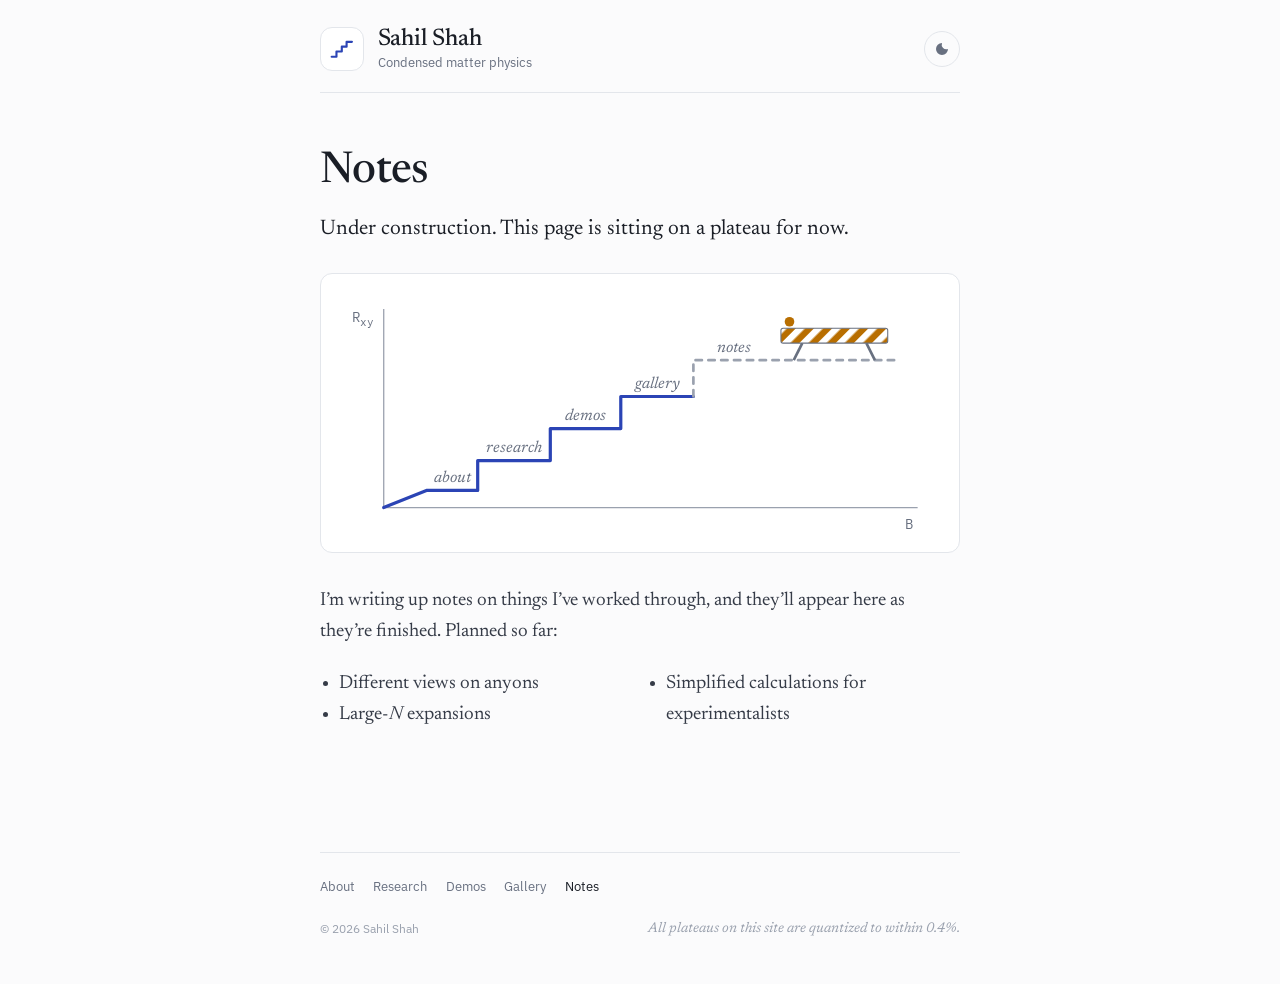
==== notes.html @ b75c22d7 "Personal website: About, Research, Demos, Gallery and Notes Co-Authored-By: Claude Opus 5.5 <noreply" ====
<!doctype html>
<html lang="en">
<head>
<meta charset="utf-8">
<meta name="viewport" content="width=device-width, initial-scale=1, viewport-fit=cover">
<title>Notes · Sahil Shah</title>
<meta name="description" content="Notes by Sahil Shah, under construction.">
<meta property="og:title" content="Notes · Sahil Shah">
<meta property="og:description" content="Notes by Sahil Shah, under construction.">
<meta property="og:type" content="website">
<link rel="icon" href="favicon.svg" type="image/svg+xml">
<link rel="preload" href="assets/fonts/newsreader-latin-opsz-normal.woff2" as="font" type="font/woff2" crossorigin>
<link rel="preload" href="assets/fonts/ibm-plex-sans-latin-400-normal.woff2" as="font" type="font/woff2" crossorigin>
<link rel="stylesheet" href="assets/css/fonts.css">
<link rel="stylesheet" href="assets/css/style.css">
<script>
  // apply a saved theme before first paint
  try { var t = localStorage.getItem('theme'); if (t === 'dark' || t === 'light') document.documentElement.setAttribute('data-theme', t); } catch (e) {}
</script>
</head>
<body class="notes-page">

<a class="skip" href="#main">Skip to content</a>

<header class="masthead">
  <div class="column">
    <div class="masthead-inner">
      <div class="menu">
        <button type="button" class="menu-button" id="menu-button" aria-expanded="false" aria-controls="site-menu" aria-label="Open menu" title="Menu">
          <svg viewBox="0 0 24 24" aria-hidden="true"><path class="stairs" d="M2.5 19.5h4.5v-5h5V10h4.5V5.5h5" fill="none" stroke="currentColor" stroke-width="2" stroke-linecap="round" stroke-linejoin="round"/></svg>
        </button>
        <nav class="menu-panel" id="site-menu" aria-label="Pages" hidden>
          <p class="menu-head">Sahil Shah · pages</p>
          <ul class="menu-list">
          <li style="--i:0"><a href="./"><span class="menu-label">About</span><span class="menu-desc">Who I am and what I'm up to</span></a></li>
          <li style="--i:1"><a href="research.html"><span class="menu-label">Research</span><span class="menu-desc">Interests, projects and the people I work with</span></a></li>
          <li style="--i:2"><a href="demos.html"><span class="menu-label">Demos &amp; visualizations</span><span class="menu-desc">The quantum Hall effect, in your browser</span></a></li>
          <li style="--i:3"><a href="gallery.html"><span class="menu-label">Gallery</span><span class="menu-desc">Postcards from the cleanroom</span></a></li>
          <li style="--i:4" class="is-current"><a href="notes.html" aria-current="page"><span class="menu-label">Notes <span class="badge">under construction</span></span><span class="menu-desc">Anyons, large-N and more, soon</span></a></li>
          </ul>
          <div class="menu-foot"><a href="./#contact">Contact</a><small>© 2026</small></div>
        </nav>
      </div>
      <p class="masthead-title"><a href="./">Sahil Shah</a><span class="masthead-tagline">Condensed matter physics</span></p>
      <button type="button" class="theme-toggle" id="theme-toggle" aria-label="Switch colour theme"><svg viewBox="0 0 24 24" aria-hidden="true"><path d="M12 3a9 9 0 1 0 9 9A7 7 0 0 1 12 3z" fill="currentColor"/></svg></button>
    </div>
  </div>
</header>

<main id="main">
<div class="column">
  <h1 class="page-title">Notes</h1>
  <p class="lead">Under construction. This page is sitting on a plateau for now.</p>
  <figure class="construction" aria-label="A Hall resistance staircase drawn as a map of this site: plateaus for about, research, demos and gallery, then a dashed plateau labelled notes with a construction barrier on it.">
    <svg viewBox="0 0 560 230" role="img" aria-hidden="true" focusable="false">
      <defs>
        <pattern id="hazard" width="12" height="12" patternUnits="userSpaceOnUse" patternTransform="rotate(45)">
          <rect class="hz-a" width="12" height="12"/><rect class="hz-b" width="6" height="12"/>
        </pattern>
      </defs>
      <path class="axis" d="M40 14V200H540"/>
      <text class="ax-label" x="536" y="220" text-anchor="end">B</text>
      <text class="ax-label" x="10" y="26">R<tspan font-size="10" dy="4">xy</tspan></text>
      <path class="stairs-done" d="M40 200L80 184H128V156H196V126H262V96H330"/>
      <path class="stairs-todo" d="M330 96V62H520"/>
      <text class="plateau-label" x="104" y="176" text-anchor="middle">about</text>
      <text class="plateau-label" x="162" y="148" text-anchor="middle">research</text>
      <text class="plateau-label" x="229" y="118" text-anchor="middle">demos</text>
      <text class="plateau-label" x="296" y="88" text-anchor="middle">gallery</text>
      <text class="plateau-label" x="368" y="54" text-anchor="middle">notes</text>
      <line class="barrier-leg" x1="432" y1="46" x2="424" y2="62"/>
      <line class="barrier-leg" x1="492" y1="46" x2="500" y2="62"/>
      <rect class="board" x="412" y="32" width="100" height="14" rx="2" fill="url(#hazard)"/>
      <circle class="lamp" cx="420" cy="26" r="4.5"/>
    </svg>
  </figure>
  <p>I’m writing up notes on things I’ve worked through, and they’ll appear here as they’re finished. Planned so far:</p>
  <ul class="topics">
    <li>Different views on anyons</li>
    <li>Large-<i>N</i> expansions</li>
    <li>Simplified calculations for experimentalists</li>
  </ul>
</div>
</main>

<footer class="site-footer">
  <div class="column">
    <div class="footer-inner">
      <nav class="footer-nav" aria-label="Pages (footer)"><a href="./">About</a><a href="research.html">Research</a><a href="demos.html">Demos</a><a href="gallery.html">Gallery</a><a href="notes.html" aria-current="page">Notes</a></nav>
      <!-- Visitor counter: paste your Cloudflare Worker URL into ENDPOINT at the top of assets/js/visits.js (see README). Hidden until then. -->
      <div class="visits" id="visits" data-flags="assets/flags/" hidden>
        <p class="visits-summary"><span class="visits-label">Visitors</span> <span><strong id="visits-total">0</strong> visits from <strong id="visits-n">0 countries</strong></span></p>
        <ul class="visits-flags" id="visits-flags" aria-label="Visits by country"></ul>
        <button type="button" class="visits-more" id="visits-more" hidden>+0 more</button>
        <p class="visits-note" id="visits-note" hidden>Example data. Live counts appear once the counter is deployed.</p>
      </div>
      <div class="footer-meta">
        <p>© <span id="year">2026</span> Sahil Shah</p>
        <p class="footnote">All plateaus on this site are quantized to within 0.4%.</p>
      </div>
    </div>
  </div>
</footer>

<script src="assets/js/site.js" defer></script>
<script src="assets/js/visits.js" defer></script>
</body>
</html>
---- assets/css/fonts.css ----
/* Self-hosted fonts (SIL Open Font License), subsets: latin, latin-ext, greek. Source: Fontsource. */
@font-face {
  font-family: 'Newsreader';
  font-style: normal;
  font-display: swap;
  font-weight: 200 800;
  src: url(../fonts/newsreader-latin-ext-opsz-normal.woff2) format('woff2-variations');
  unicode-range: U+0100-02BA,U+02BD-02C5,U+02C7-02CC,U+02CE-02D7,U+02DD-02FF,U+0304,U+0308,U+0329,U+1D00-1DBF,U+1E00-1E9F,U+1EF2-1EFF,U+2020,U+20A0-20AB,U+20AD-20C0,U+2113,U+2C60-2C7F,U+A720-A7FF;
}
@font-face {
  font-family: 'Newsreader';
  font-style: normal;
  font-display: swap;
  font-weight: 200 800;
  src: url(../fonts/newsreader-latin-opsz-normal.woff2) format('woff2-variations');
  unicode-range: U+0000-00FF,U+0131,U+0152-0153,U+02BB-02BC,U+02C6,U+02DA,U+02DC,U+0304,U+0308,U+0329,U+2000-206F,U+20AC,U+2122,U+2191,U+2193,U+2212,U+2215,U+FEFF,U+FFFD;
}
@font-face {
  font-family: 'Newsreader';
  font-style: italic;
  font-display: swap;
  font-weight: 200 800;
  src: url(../fonts/newsreader-latin-ext-opsz-italic.woff2) format('woff2-variations');
  unicode-range: U+0100-02BA,U+02BD-02C5,U+02C7-02CC,U+02CE-02D7,U+02DD-02FF,U+0304,U+0308,U+0329,U+1D00-1DBF,U+1E00-1E9F,U+1EF2-1EFF,U+2020,U+20A0-20AB,U+20AD-20C0,U+2113,U+2C60-2C7F,U+A720-A7FF;
}
@font-face {
  font-family: 'Newsreader';
  font-style: italic;
  font-display: swap;
  font-weight: 200 800;
  src: url(../fonts/newsreader-latin-opsz-italic.woff2) format('woff2-variations');
  unicode-range: U+0000-00FF,U+0131,U+0152-0153,U+02BB-02BC,U+02C6,U+02DA,U+02DC,U+0304,U+0308,U+0329,U+2000-206F,U+20AC,U+2122,U+2191,U+2193,U+2212,U+2215,U+FEFF,U+FFFD;
}
@font-face {
  font-family: 'IBM Plex Sans';
  font-style: normal;
  font-display: swap;
  font-weight: 400;
  src: url(../fonts/ibm-plex-sans-greek-400-normal.woff2) format('woff2'), url(../fonts/ibm-plex-sans-greek-400-normal.woff) format('woff');
  unicode-range: U+0370-0377,U+037A-037F,U+0384-038A,U+038C,U+038E-03A1,U+03A3-03FF;
}
@font-face {
  font-family: 'IBM Plex Sans';
  font-style: normal;
  font-display: swap;
  font-weight: 400;
  src: url(../fonts/ibm-plex-sans-latin-ext-400-normal.woff2) format('woff2'), url(../fonts/ibm-plex-sans-latin-ext-400-normal.woff) format('woff');
  unicode-range: U+0100-02BA,U+02BD-02C5,U+02C7-02CC,U+02CE-02D7,U+02DD-02FF,U+0304,U+0308,U+0329,U+1D00-1DBF,U+1E00-1E9F,U+1EF2-1EFF,U+2020,U+20A0-20AB,U+20AD-20C0,U+2113,U+2C60-2C7F,U+A720-A7FF;
}
@font-face {
  font-family: 'IBM Plex Sans';
  font-style: normal;
  font-display: swap;
  font-weight: 400;
  src: url(../fonts/ibm-plex-sans-latin-400-normal.woff2) format('woff2'), url(../fonts/ibm-plex-sans-latin-400-normal.woff) format('woff');
  unicode-range: U+0000-00FF,U+0131,U+0152-0153,U+02BB-02BC,U+02C6,U+02DA,U+02DC,U+0304,U+0308,U+0329,U+2000-206F,U+20AC,U+2122,U+2191,U+2193,U+2212,U+2215,U+FEFF,U+FFFD;
}
@font-face {
  font-family: 'IBM Plex Sans';
  font-style: italic;
  font-display: swap;
  font-weight: 400;
  src: url(../fonts/ibm-plex-sans-greek-400-italic.woff2) format('woff2'), url(../fonts/ibm-plex-sans-greek-400-italic.woff) format('woff');
  unicode-range: U+0370-0377,U+037A-037F,U+0384-038A,U+038C,U+038E-03A1,U+03A3-03FF;
}
@font-face {
  font-family: 'IBM Plex Sans';
  font-style: italic;
  font-display: swap;
  font-weight: 400;
  src: url(../fonts/ibm-plex-sans-latin-ext-400-italic.woff2) format('woff2'), url(../fonts/ibm-plex-sans-latin-ext-400-italic.woff) format('woff');
  unicode-range: U+0100-02BA,U+02BD-02C5,U+02C7-02CC,U+02CE-02D7,U+02DD-02FF,U+0304,U+0308,U+0329,U+1D00-1DBF,U+1E00-1E9F,U+1EF2-1EFF,U+2020,U+20A0-20AB,U+20AD-20C0,U+2113,U+2C60-2C7F,U+A720-A7FF;
}
@font-face {
  font-family: 'IBM Plex Sans';
  font-style: italic;
  font-display: swap;
  font-weight: 400;
  src: url(../fonts/ibm-plex-sans-latin-400-italic.woff2) format('woff2'), url(../fonts/ibm-plex-sans-latin-400-italic.woff) format('woff');
  unicode-range: U+0000-00FF,U+0131,U+0152-0153,U+02BB-02BC,U+02C6,U+02DA,U+02DC,U+0304,U+0308,U+0329,U+2000-206F,U+20AC,U+2122,U+2191,U+2193,U+2212,U+2215,U+FEFF,U+FFFD;
}
@font-face {
  font-family: 'IBM Plex Sans';
  font-style: normal;
  font-display: swap;
  font-weight: 500;
  src: url(../fonts/ibm-plex-sans-greek-500-normal.woff2) format('woff2'), url(../fonts/ibm-plex-sans-greek-500-normal.woff) format('woff');
  unicode-range: U+0370-0377,U+037A-037F,U+0384-038A,U+038C,U+038E-03A1,U+03A3-03FF;
}
@font-face {
  font-family: 'IBM Plex Sans';
  font-style: normal;
  font-display: swap;
  font-weight: 500;
  src: url(../fonts/ibm-plex-sans-latin-ext-500-normal.woff2) format('woff2'), url(../fonts/ibm-plex-sans-latin-ext-500-normal.woff) format('woff');
  unicode-range: U+0100-02BA,U+02BD-02C5,U+02C7-02CC,U+02CE-02D7,U+02DD-02FF,U+0304,U+0308,U+0329,U+1D00-1DBF,U+1E00-1E9F,U+1EF2-1EFF,U+2020,U+20A0-20AB,U+20AD-20C0,U+2113,U+2C60-2C7F,U+A720-A7FF;
}
@font-face {
  font-family: 'IBM Plex Sans';
  font-style: normal;
  font-display: swap;
  font-weight: 500;
  src: url(../fonts/ibm-plex-sans-latin-500-normal.woff2) format('woff2'), url(../fonts/ibm-plex-sans-latin-500-normal.woff) format('woff');
  unicode-range: U+0000-00FF,U+0131,U+0152-0153,U+02BB-02BC,U+02C6,U+02DA,U+02DC,U+0304,U+0308,U+0329,U+2000-206F,U+20AC,U+2122,U+2191,U+2193,U+2212,U+2215,U+FEFF,U+FFFD;
}
@font-face {
  font-family: 'IBM Plex Sans';
  font-style: normal;
  font-display: swap;
  font-weight: 600;
  src: url(../fonts/ibm-plex-sans-greek-600-normal.woff2) format('woff2'), url(../fonts/ibm-plex-sans-greek-600-normal.woff) format('woff');
  unicode-range: U+0370-0377,U+037A-037F,U+0384-038A,U+038C,U+038E-03A1,U+03A3-03FF;
}
@font-face {
  font-family: 'IBM Plex Sans';
  font-style: normal;
  font-display: swap;
  font-weight: 600;
  src: url(../fonts/ibm-plex-sans-latin-ext-600-normal.woff2) format('woff2'), url(../fonts/ibm-plex-sans-latin-ext-600-normal.woff) format('woff');
  unicode-range: U+0100-02BA,U+02BD-02C5,U+02C7-02CC,U+02CE-02D7,U+02DD-02FF,U+0304,U+0308,U+0329,U+1D00-1DBF,U+1E00-1E9F,U+1EF2-1EFF,U+2020,U+20A0-20AB,U+20AD-20C0,U+2113,U+2C60-2C7F,U+A720-A7FF;
}
@font-face {
  font-family: 'IBM Plex Sans';
  font-style: normal;
  font-display: swap;
  font-weight: 600;
  src: url(../fonts/ibm-plex-sans-latin-600-normal.woff2) format('woff2'), url(../fonts/ibm-plex-sans-latin-600-normal.woff) format('woff');
  unicode-range: U+0000-00FF,U+0131,U+0152-0153,U+02BB-02BC,U+02C6,U+02DA,U+02DC,U+0304,U+0308,U+0329,U+2000-206F,U+20AC,U+2122,U+2191,U+2193,U+2212,U+2215,U+FEFF,U+FFFD;
}
@font-face {
  font-family: 'IBM Plex Mono';
  font-style: normal;
  font-display: swap;
  font-weight: 400;
  src: url(../fonts/ibm-plex-mono-latin-ext-400-normal.woff2) format('woff2'), url(../fonts/ibm-plex-mono-latin-ext-400-normal.woff) format('woff');
  unicode-range: U+0100-02BA,U+02BD-02C5,U+02C7-02CC,U+02CE-02D7,U+02DD-02FF,U+0304,U+0308,U+0329,U+1D00-1DBF,U+1E00-1E9F,U+1EF2-1EFF,U+2020,U+20A0-20AB,U+20AD-20C0,U+2113,U+2C60-2C7F,U+A720-A7FF;
}
@font-face {
  font-family: 'IBM Plex Mono';
  font-style: normal;
  font-display: swap;
  font-weight: 400;
  src: url(../fonts/ibm-plex-mono-latin-400-normal.woff2) format('woff2'), url(../fonts/ibm-plex-mono-latin-400-normal.woff) format('woff');
  unicode-range: U+0000-00FF,U+0131,U+0152-0153,U+02BB-02BC,U+02C6,U+02DA,U+02DC,U+0304,U+0308,U+0329,U+2000-206F,U+20AC,U+2122,U+2191,U+2193,U+2212,U+2215,U+FEFF,U+FFFD;
}
@font-face {
  font-family: 'IBM Plex Mono';
  font-style: normal;
  font-display: swap;
  font-weight: 500;
  src: url(../fonts/ibm-plex-mono-latin-ext-500-normal.woff2) format('woff2'), url(../fonts/ibm-plex-mono-latin-ext-500-normal.woff) format('woff');
  unicode-range: U+0100-02BA,U+02BD-02C5,U+02C7-02CC,U+02CE-02D7,U+02DD-02FF,U+0304,U+0308,U+0329,U+1D00-1DBF,U+1E00-1E9F,U+1EF2-1EFF,U+2020,U+20A0-20AB,U+20AD-20C0,U+2113,U+2C60-2C7F,U+A720-A7FF;
}
@font-face {
  font-family: 'IBM Plex Mono';
  font-style: normal;
  font-display: swap;
  font-weight: 500;
  src: url(../fonts/ibm-plex-mono-latin-500-normal.woff2) format('woff2'), url(../fonts/ibm-plex-mono-latin-500-normal.woff) format('woff');
  unicode-range: U+0000-00FF,U+0131,U+0152-0153,U+02BB-02BC,U+02C6,U+02DA,U+02DC,U+0304,U+0308,U+0329,U+2000-206F,U+20AC,U+2122,U+2191,U+2193,U+2212,U+2215,U+FEFF,U+FFFD;
}
@font-face {
  font-family: 'IBM Plex Mono';
  font-style: normal;
  font-display: swap;
  font-weight: 600;
  src: url(../fonts/ibm-plex-mono-latin-ext-600-normal.woff2) format('woff2'), url(../fonts/ibm-plex-mono-latin-ext-600-normal.woff) format('woff');
  unicode-range: U+0100-02BA,U+02BD-02C5,U+02C7-02CC,U+02CE-02D7,U+02DD-02FF,U+0304,U+0308,U+0329,U+1D00-1DBF,U+1E00-1E9F,U+1EF2-1EFF,U+2020,U+20A0-20AB,U+20AD-20C0,U+2113,U+2C60-2C7F,U+A720-A7FF;
}
@font-face {
  font-family: 'IBM Plex Mono';
  font-style: normal;
  font-display: swap;
  font-weight: 600;
  src: url(../fonts/ibm-plex-mono-latin-600-normal.woff2) format('woff2'), url(../fonts/ibm-plex-mono-latin-600-normal.woff) format('woff');
  unicode-range: U+0000-00FF,U+0131,U+0152-0153,U+02BB-02BC,U+02C6,U+02DA,U+02DC,U+0304,U+0308,U+0329,U+2000-206F,U+20AC,U+2122,U+2191,U+2193,U+2212,U+2215,U+FEFF,U+FFFD;
}
---- assets/css/style.css ----
/* ============================================================
   Sahil Shah — personal site
   A narrow reading column, a masthead with a Hall-staircase menu button, and pages for
   About, Research, Demos, Gallery and Notes.
   Type: Newsreader (reading), IBM Plex Sans (interface), IBM Plex Mono (dates and data).
   ============================================================ */

:root {
  --bg: #FBFBFC;
  --surface: #FFFFFF;
  --ink: #1A1E26;
  --ink-2: #353B47;
  --muted: #687080;
  --faint: #9AA1AE;
  --rule: #E3E6EB;
  --accent: #2B44B5;
  --accent-hover: #1D3192;
  --accent-soft: #EEF1FB;
  --amber: #B86E00;

  --menu-bg: #1B1F27;
  --menu-ink: #E8EBF0;
  --menu-muted: #99A1AF;
  --menu-rule: #3A414E;
  --menu-hover: #262B35;
  --menu-accent: #9DB0FF;
  --menu-border: transparent;

  --font-serif: "Newsreader", "Iowan Old Style", "Palatino Linotype", Georgia, serif;
  --font-sans: "IBM Plex Sans", system-ui, -apple-system, "Segoe UI", Roboto, sans-serif;
  --font-mono: "IBM Plex Mono", ui-monospace, "SFMono-Regular", Menlo, Consolas, monospace;

  --measure: 40rem;
  --wide: 64rem;
  --gutter: clamp(16px, 4vw, 32px);
  color-scheme: light;
}

@media (prefers-color-scheme: dark) {
  :root:not([data-theme="light"]) {
    --bg: #0F1217;
    --surface: #161A21;
    --ink: #E6E9EF;
    --ink-2: #C9CFD9;
    --muted: #9AA2B1;
    --faint: #6E7687;
    --rule: #262C36;
    --accent: #93A8FF;
    --accent-hover: #B6C4FF;
    --accent-soft: #1C2440;
    --amber: #E9A93C;
    --menu-bg: #1A1F28;
    --menu-ink: #E6E9EF;
    --menu-muted: #9AA2B1;
    --menu-rule: #343B48;
    --menu-hover: #232934;
    --menu-accent: #93A8FF;
    --menu-border: #2C333F;
    color-scheme: dark;
  }
}
:root[data-theme="dark"] {
  --bg: #0F1217;
  --surface: #161A21;
  --ink: #E6E9EF;
  --ink-2: #C9CFD9;
  --muted: #9AA2B1;
  --faint: #6E7687;
  --rule: #262C36;
  --accent: #93A8FF;
  --accent-hover: #B6C4FF;
  --accent-soft: #1C2440;
  --amber: #E9A93C;
  --menu-bg: #1A1F28;
  --menu-ink: #E6E9EF;
  --menu-muted: #9AA2B1;
  --menu-rule: #343B48;
  --menu-hover: #232934;
  --menu-accent: #93A8FF;
  --menu-border: #2C333F;
  color-scheme: dark;
}

/* ---------- base ---------- */
*, *::before, *::after { box-sizing: border-box; }
html { -webkit-text-size-adjust: 100%; scroll-padding-top: 1.5rem; }
body {
  margin: 0;
  background: var(--bg);
  color: var(--ink-2);
  font: 400 1.1875rem/1.65 var(--font-serif);
  font-optical-sizing: auto;
  text-rendering: optimizeLegibility;
  -webkit-font-smoothing: antialiased;
}
img, svg, canvas { max-width: 100%; }
[hidden] { display: none !important; }
a { color: var(--accent); text-decoration: underline; text-decoration-thickness: 1px; text-underline-offset: 0.16em; text-decoration-color: color-mix(in srgb, var(--accent) 38%, transparent); }
a:hover { color: var(--accent-hover); text-decoration-color: currentColor; }
:focus-visible { outline: 2px solid var(--accent); outline-offset: 2px; border-radius: 3px; }
h1, h2, h3 { color: var(--ink); text-wrap: balance; }
p, li { text-wrap: pretty; }
p { margin: 0 0 1.05em; }
sub, sup { line-height: 0; }

.skip { position: absolute; left: -999px; top: 0; }
.skip:focus { left: 16px; top: 12px; z-index: 60; background: var(--surface); padding: 0.5rem 0.75rem; font: 500 0.9rem var(--font-sans); }

.column { width: 100%; max-width: calc(var(--measure) + 2 * var(--gutter)); margin-inline: auto; padding-inline: var(--gutter); }
.column-wide { width: 100%; max-width: calc(var(--wide) + 2 * var(--gutter)); margin-inline: auto; padding-inline: var(--gutter); }

/* ---------- masthead ---------- */
.masthead { padding-top: 1.6rem; }
.masthead-inner { display: flex; align-items: center; gap: 0.85rem; padding-bottom: 1.25rem; border-bottom: 1px solid var(--rule); }
.masthead-title { margin: 0; line-height: 1.1; }
.masthead-title a { color: var(--ink); text-decoration: none; font: 500 1.5rem/1.1 var(--font-serif); letter-spacing: -0.005em; }
.masthead-title a:hover { color: var(--accent); }
.masthead-tagline { display: block; margin-top: 0.2rem; font: 400 0.8125rem/1.3 var(--font-sans); color: var(--muted); }

.menu { position: relative; flex: none; }
.menu-button {
  display: grid; place-items: center; width: 2.75rem; height: 2.75rem; padding: 0;
  border: 1px solid var(--rule); border-radius: 12px; background: var(--surface); color: var(--accent);
  cursor: pointer; transition: background-color 0.15s ease, border-color 0.15s ease, color 0.15s ease;
}
.menu-button:hover { border-color: color-mix(in srgb, var(--accent) 45%, var(--rule)); }
.menu-button svg { width: 1.6rem; height: 1.6rem; overflow: visible; }
.menu-button .stairs { stroke-dasharray: 40; stroke-dashoffset: 0; }
.menu-button[aria-expanded="true"] { background: var(--accent); border-color: var(--accent); color: var(--surface); }
@media (prefers-reduced-motion: no-preference) {
  .menu-button:hover .stairs { animation: climb 0.7s ease-out; }
}
@keyframes climb { from { stroke-dashoffset: 40; } to { stroke-dashoffset: 0; } }

.menu-panel {
  position: absolute; top: calc(100% + 0.6rem); left: 0; z-index: 40;
  width: min(21rem, calc(100vw - 2 * var(--gutter)));
  padding: 1rem 0.75rem 0.8rem;
  background: var(--menu-bg); color: var(--menu-ink); border: 1px solid var(--menu-border); border-radius: 14px;
  box-shadow: 0 20px 44px -14px rgb(10 14 20 / 0.5), 0 2px 6px rgb(10 14 20 / 0.18);
  font-family: var(--font-sans);
}
.menu-panel:not([hidden]) { animation: menu-drop 0.18s cubic-bezier(0.2, 0.8, 0.2, 1); }
@keyframes menu-drop { from { opacity: 0; transform: translateY(-6px); } }
@media (prefers-reduced-motion: reduce) { .menu-panel:not([hidden]) { animation: none; } }
.menu-head { margin: 0 0.4rem 0.8rem; font: 500 0.6875rem/1.3 var(--font-mono); letter-spacing: 0.12em; text-transform: uppercase; color: var(--menu-muted); }
/* the list is drawn as a Hall staircase: each page is a plateau, the current one in colour */
.menu-list { list-style: none; margin: 0; padding: 0 0 0 0.45rem; }
.menu-list li { position: relative; margin-left: calc(var(--i, 0) * 0.6rem); border-left: 2px solid var(--menu-rule); }
.menu-list li + li::before { content: ""; position: absolute; top: -1px; left: calc(-0.6rem - 2px); width: calc(0.6rem + 2px); border-top: 2px solid var(--menu-rule); }
.menu-list li.is-current { border-left-color: var(--menu-accent); }
.menu-list a { display: block; padding: 0.5rem 0.75rem 0.55rem; color: var(--menu-ink); text-decoration: none; border-radius: 0 8px 8px 0; }
.menu-list a:hover, .menu-list a:focus-visible { background: var(--menu-hover); color: var(--menu-ink); }
.menu-list a:focus-visible { outline-offset: -2px; }
.menu-label { display: flex; align-items: center; gap: 0.5rem; font-size: 0.95rem; font-weight: 500; line-height: 1.3; }
.menu-desc { display: block; margin-top: 0.1rem; font-size: 0.78rem; line-height: 1.35; color: var(--menu-muted); }
.menu-list li.is-current .menu-label { color: var(--menu-accent); }
.badge { display: inline-block; padding: 0.05rem 0.45rem; border: 1px solid currentColor; border-radius: 999px; font: 500 0.6rem/1.5 var(--font-mono); letter-spacing: 0.04em; color: #E9A93C; }
.menu-foot { display: flex; flex-wrap: wrap; align-items: baseline; gap: 0.3rem 1rem; margin: 0.8rem 0.4rem 0; padding-top: 0.75rem; border-top: 1px solid var(--menu-rule); font-size: 0.8rem; }
.menu-foot a { color: var(--menu-muted); text-decoration: none; }
.menu-foot a:hover { color: var(--menu-ink); text-decoration: underline; }
.menu-foot small { margin-left: auto; font: 400 0.72rem var(--font-mono); color: var(--menu-muted); }

.theme-toggle {
  display: grid; place-items: center; width: 2.25rem; height: 2.25rem; margin-left: auto; flex: none; padding: 0;
  border: 1px solid var(--rule); border-radius: 50%; background: transparent; color: var(--muted); cursor: pointer;
}
.theme-toggle:hover { color: var(--ink); border-color: var(--faint); }
.theme-toggle svg { width: 1rem; height: 1rem; }

/* ---------- page content ---------- */
main { display: block; padding-top: clamp(2.25rem, 6vw, 3.5rem); }
.page-title { margin: 0 0 1.1rem; font: 500 clamp(2.1rem, 5.5vw, 2.75rem)/1.08 var(--font-serif); letter-spacing: -0.015em; }
.lead { font-size: 1.32rem; line-height: 1.5; color: var(--ink); margin-bottom: 1.3em; }
main h2 { margin: 2.9rem 0 1rem; font: 500 1.55rem/1.25 var(--font-serif); letter-spacing: -0.005em; }
main h3 { margin: 0; font: 500 1.28rem/1.3 var(--font-serif); }
main ul { padding-left: 1.2rem; }
.muted { color: var(--muted); }
.small-caps { font: 500 0.72rem/1.3 var(--font-mono); letter-spacing: 0.12em; text-transform: uppercase; color: var(--muted); }

/* news */
.news { list-style: none; margin: 0; padding: 0; display: grid; gap: 0.9rem; }
.news li { display: grid; grid-template-columns: 5.75rem minmax(0, 1fr); gap: 0 1rem; font-size: 1.06rem; line-height: 1.55; }
.news time, .news .when { font: 400 0.8rem/2 var(--font-mono); color: var(--muted); font-variant-numeric: tabular-nums; white-space: nowrap; }
@media (max-width: 560px) { .news li { grid-template-columns: 1fr; } .news time, .news .when { line-height: 1.6; } }

.link-row { display: flex; flex-wrap: wrap; gap: 0.4rem 1.4rem; margin: 0; padding: 0; list-style: none; font: 400 0.95rem/1.5 var(--font-sans); }
.link-row a::after { content: " ↗"; font-size: 0.85em; }
.link-row a[href^="mailto"]::after, .link-row a[href$=".pdf"]::after { content: ""; }

.email { font-family: var(--font-mono); font-size: 0.88em; color: var(--ink); white-space: nowrap; }

/* research */
.interests { margin: 0 0 1.2rem; padding-left: 1.2rem; }
.interests li { margin-bottom: 0.7rem; }
.interests li::marker { color: var(--faint); }
.interests strong { font-weight: 600; color: var(--ink); }
.project { margin: 2.4rem 0 0; }
.project::after { content: ""; display: table; clear: both; }
.project-meta { margin: 0.3rem 0 0.9rem; font: 400 0.875rem/1.5 var(--font-sans); color: var(--muted); }
.tag { display: inline-block; margin-left: 0.35rem; padding: 0 0.45rem; border: 1px solid var(--rule); border-radius: 999px; font: 500 0.66rem/1.6 var(--font-mono); letter-spacing: 0.04em; color: var(--muted); vertical-align: 0.1em; }
.project-links { margin: 0; font: 400 0.9rem/1.5 var(--font-sans); }
.project-links a::after { content: " ↗"; font-size: 0.85em; }
.project-figure { float: right; width: 13.5rem; margin: 0.35rem 0 1rem 1.6rem; }
.project-figure figcaption { margin-top: 0.4rem; font: 400 0.75rem/1.45 var(--font-sans); color: var(--muted); }
.project-figure .loupe { width: 110px; height: 110px; }
@media (max-width: 640px) { .project-figure { float: none; width: 100%; margin: 0.25rem 0 1.1rem; } }

.minor { list-style: none; margin: 0; padding: 0; display: grid; gap: 1rem; }
.minor li { display: grid; grid-template-columns: 4.5rem minmax(0, 1fr); gap: 0 1rem; font-size: 1.03rem; line-height: 1.55; }
.minor .when { font: 400 0.8rem/2 var(--font-mono); color: var(--muted); }
.minor strong { font-weight: 600; color: var(--ink); }
@media (max-width: 560px) { .minor li { grid-template-columns: 1fr; } }

.aside { margin-top: 2.6rem; padding-top: 1.1rem; border-top: 1px dashed var(--rule); font-size: 1rem; color: var(--muted); }

/* ---------- gallery: postcards from the cleanroom ---------- */
.hint-touch { display: none; }
@media (hover: none) { .hint-hover { display: none; } .hint-touch { display: inline; } }
.postcards { display: grid; grid-template-columns: repeat(3, minmax(0, 1fr)); gap: 2.75rem 2rem; margin-top: 2.25rem; padding: 0.75rem 0.75rem 0.5rem; }
@media (max-width: 980px) { .postcards { grid-template-columns: repeat(2, minmax(0, 1fr)); } }
@media (max-width: 620px) { .postcards { grid-template-columns: 1fr; gap: 3rem; padding-inline: 0.25rem; } }
.gallery-page main { overflow-x: clip; }
.postcard {
  position: relative; margin: 0; padding: 10px 10px 16px;
  background: var(--surface); border: 1px solid var(--rule); border-radius: 3px;
  box-shadow: 0 1px 2px rgb(20 25 35 / 0.06), 0 10px 24px -14px rgb(20 25 35 / 0.35);
  transform: rotate(var(--tilt, 0deg));
  transition: transform 0.35s cubic-bezier(0.2, 0.8, 0.2, 1), box-shadow 0.35s ease;
}
.postcard:nth-child(3n + 1) { --tilt: -1.5deg; }
.postcard:nth-child(3n + 2) { --tilt: 1.1deg; }
.postcard:nth-child(3n + 3) { --tilt: -0.6deg; }
.postcard:hover, .postcard:focus-within {
  transform: rotate(0deg) translateY(-4px);
  box-shadow: 0 2px 4px rgb(20 25 35 / 0.08), 0 18px 34px -16px rgb(20 25 35 / 0.45);
  z-index: 2;
}
@media (prefers-reduced-motion: reduce) { .postcard { transition: none; } .postcard:hover, .postcard:focus-within { transform: rotate(var(--tilt, 0deg)); } }
.postcard-photo {
  position: relative; display: block; width: 100%; aspect-ratio: 7 / 5; padding: 0; border: 0; border-radius: 2px;
  overflow: hidden; background: var(--rule); cursor: zoom-in;
}
.postcard-photo img { display: block; width: 100%; height: 100%; object-fit: cover; }
.loupe {
  position: absolute; left: 0; top: 0; width: 150px; height: 150px; border-radius: 50%;
  border: 2px solid #fff; box-shadow: 0 0 0 1px rgb(0 0 0 / 0.3), 0 8px 22px rgb(0 0 0 / 0.4);
  background-color: #111; background-repeat: no-repeat;
  pointer-events: none; opacity: 0; transition: opacity 0.15s ease; will-change: transform;
}
.postcard-photo.is-looking { cursor: none; }
.postcard-photo.is-looking .loupe { opacity: 1; }
.postmark {
  position: absolute; top: -24px; right: -18px; width: 132px; height: 70px;
  color: var(--accent); opacity: 0.72; transform: rotate(-9deg); pointer-events: none;
  font-family: var(--font-mono);
}
@media (max-width: 620px) { .postmark { right: -6px; top: -26px; } }
.postcard figcaption { padding: 0.85rem 0.3rem 0; }
.postcard-meta { margin: 0; font: 400 0.72rem/1.4 var(--font-mono); color: var(--muted); letter-spacing: 0.02em; }
.postcard h3 { margin: 0.35rem 0 0; font: 500 1.14rem/1.3 var(--font-serif); }
.postcard-sub { margin: 0.15rem 0 0; font: 400 0.875rem/1.45 var(--font-sans); color: var(--muted); }
.postcard-note { margin: 0.55rem 0 0; font: italic 400 0.95rem/1.5 var(--font-serif); color: var(--ink-2); }

/* lightbox */
.lightbox { padding: 0; border: 0; background: transparent; color: #E6E9EF; max-width: 94vw; max-height: 94vh; overflow: visible; }
.lightbox::backdrop { background: rgb(9 11 15 / 0.88); }
.lightbox figure { margin: 0; }
.lightbox img { display: block; width: auto; height: auto; max-width: min(1280px, 94vw); max-height: calc(94vh - 3.5rem); border-radius: 3px; background: #111; }
.lightbox figcaption { margin-top: 0.7rem; font: 400 0.9rem/1.4 var(--font-sans); color: #E6E9EF; }
.lightbox-meta { margin-left: 0.5rem; font: 400 0.75rem/1.4 var(--font-mono); color: #A0A8B6; }
.lb-btn {
  position: fixed; display: grid; place-items: center; width: 2.75rem; height: 2.75rem; padding: 0;
  border: 1px solid rgb(255 255 255 / 0.25); border-radius: 50%; background: rgb(20 24 31 / 0.7); color: #fff;
  font: 400 1.6rem/1 var(--font-sans); cursor: pointer;
}
.lb-btn:hover { background: rgb(40 46 58 / 0.9); }
.lb-close { top: max(16px, env(safe-area-inset-top, 0px)); right: 16px; }
.lb-prev { left: 16px; top: 50%; transform: translateY(-50%); }
.lb-next { right: 16px; top: 50%; transform: translateY(-50%); }

/* ---------- notes: under construction ---------- */
.construction { margin: 1.25rem 0 2rem; padding: 1.25rem 1.25rem 0.75rem; border: 1px solid var(--rule); border-radius: 12px; background: var(--surface); }
.construction svg { display: block; width: 100%; height: auto; }
.construction .axis { stroke: var(--faint); stroke-width: 1.2; fill: none; }
.construction .stairs-done { stroke: var(--accent); stroke-width: 3; fill: none; stroke-linecap: round; stroke-linejoin: round; }
.construction .stairs-todo { stroke: var(--faint); stroke-width: 2.5; fill: none; stroke-dasharray: 6 6; stroke-linecap: round; }
.construction .ax-label { fill: var(--muted); font: 400 13px var(--font-mono); }
.construction .plateau-label { fill: var(--muted); font: italic 400 15px var(--font-serif); }
.construction .barrier-leg { stroke: var(--muted); stroke-width: 2.5; }
.construction .lamp { fill: var(--amber); }
.construction .hz-a { fill: var(--amber); }
.construction .hz-b { fill: var(--surface); }
.construction .board { stroke: var(--muted); stroke-width: 1; }
@media (prefers-reduced-motion: no-preference) { .construction .lamp { animation: blink 1.4s steps(2, jump-none) infinite; } }
@keyframes blink { 50% { opacity: 0.15; } }
@media (max-width: 560px) {
  .construction { padding: 0.75rem 0.4rem 0.25rem; }
  .construction .plateau-label { font-size: 17px; }
  .construction .ax-label { font-size: 16px; }
}
.topics { columns: 2 14rem; column-gap: 2rem; padding-left: 1.2rem; }
.topics li { break-inside: avoid; }

/* ---------- footer ---------- */
.site-footer { margin-top: clamp(4rem, 10vw, 6rem); padding-block: 1.6rem 2.75rem; font: 400 0.8125rem/1.55 var(--font-sans); color: var(--muted); }
.site-footer .footer-inner { display: grid; gap: 1.35rem; padding-top: 1.5rem; border-top: 1px solid var(--rule); }
.footer-nav { display: flex; flex-wrap: wrap; gap: 0.35rem 1.15rem; }
.footer-nav a { color: var(--muted); text-decoration: none; }
.footer-nav a:hover { color: var(--accent); text-decoration: underline; }
.footer-nav a[aria-current="page"] { color: var(--ink); }
.footer-meta { display: flex; flex-wrap: wrap; justify-content: space-between; gap: 0.35rem 2rem; font-size: 0.78rem; color: var(--faint); }
.footer-meta p { margin: 0; }
.footnote { font-style: italic; font-family: var(--font-serif); font-size: 0.88rem; }

/* visitor counter */
.visits { display: grid; gap: 0.7rem; font-family: var(--font-mono); font-size: 0.75rem; }
.visits p { margin: 0; }
.visits-summary { display: flex; flex-wrap: wrap; align-items: baseline; gap: 0.25rem 0.75rem; color: var(--muted); }
.visits-label { font-weight: 500; letter-spacing: 0.1em; text-transform: uppercase; }
.visits-summary strong { font-weight: 600; color: var(--ink); font-variant-numeric: tabular-nums; }
.visits-flags { list-style: none; display: flex; flex-wrap: wrap; gap: 0.5rem 1rem; margin: 0; padding: 0; }
.visits-flags li { display: inline-flex; align-items: center; gap: 0.4rem; }
.visits-flags img, .visits-globe { display: block; width: 20px; height: 15px; border-radius: 2px; box-shadow: 0 0 0 1px var(--rule); object-fit: cover; }
.visits-globe { color: var(--muted); box-shadow: none; }
.visits-globe svg { display: block; width: 100%; height: 100%; }
.visits-n { color: var(--muted); font-variant-numeric: tabular-nums; }
.visits-more { justify-self: start; padding: 0; border: 0; background: none; font: inherit; color: var(--accent); cursor: pointer; }
.visits-more:hover { text-decoration: underline; }
.visits-note { font-style: italic; color: var(--faint); }
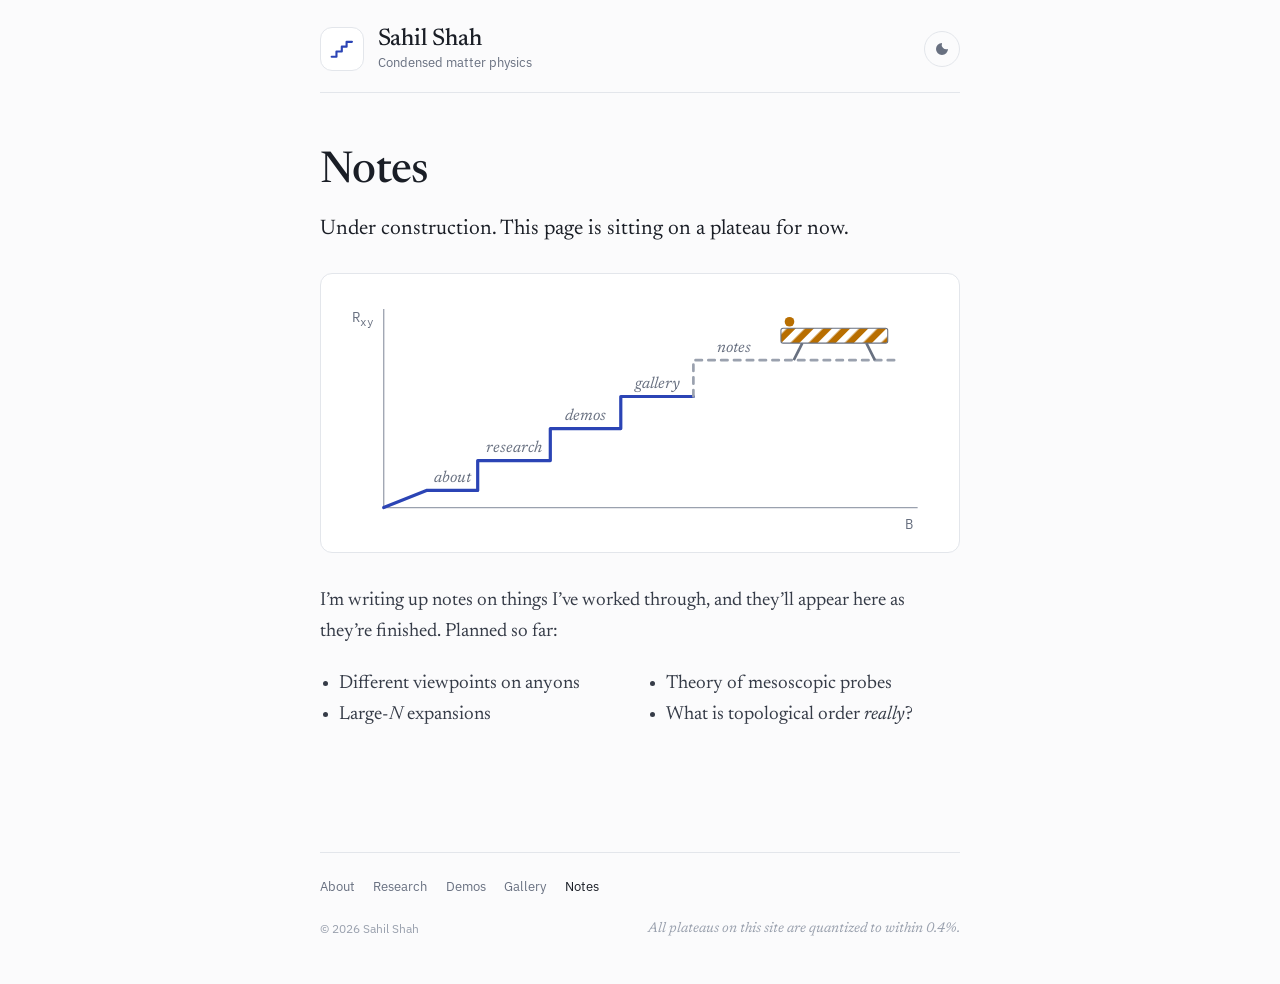
==== commit fe6c9b8c: "Update notes.html" ====
--- a/notes.html
+++ b/notes.html
@@ -76,9 +76,10 @@
   </figure>
   <p>I’m writing up notes on things I’ve worked through, and they’ll appear here as they’re finished. Planned so far:</p>
   <ul class="topics">
-    <li>Different views on anyons</li>
+    <li>Different viewpoints on anyons</li>
     <li>Large-<i>N</i> expansions</li>
-    <li>Simplified calculations for experimentalists</li>
+    <li>Theory of mesoscopic probes</li>
+    <li>What is topological order <em>really</em>?</li>
   </ul>
 </div>
 </main>
